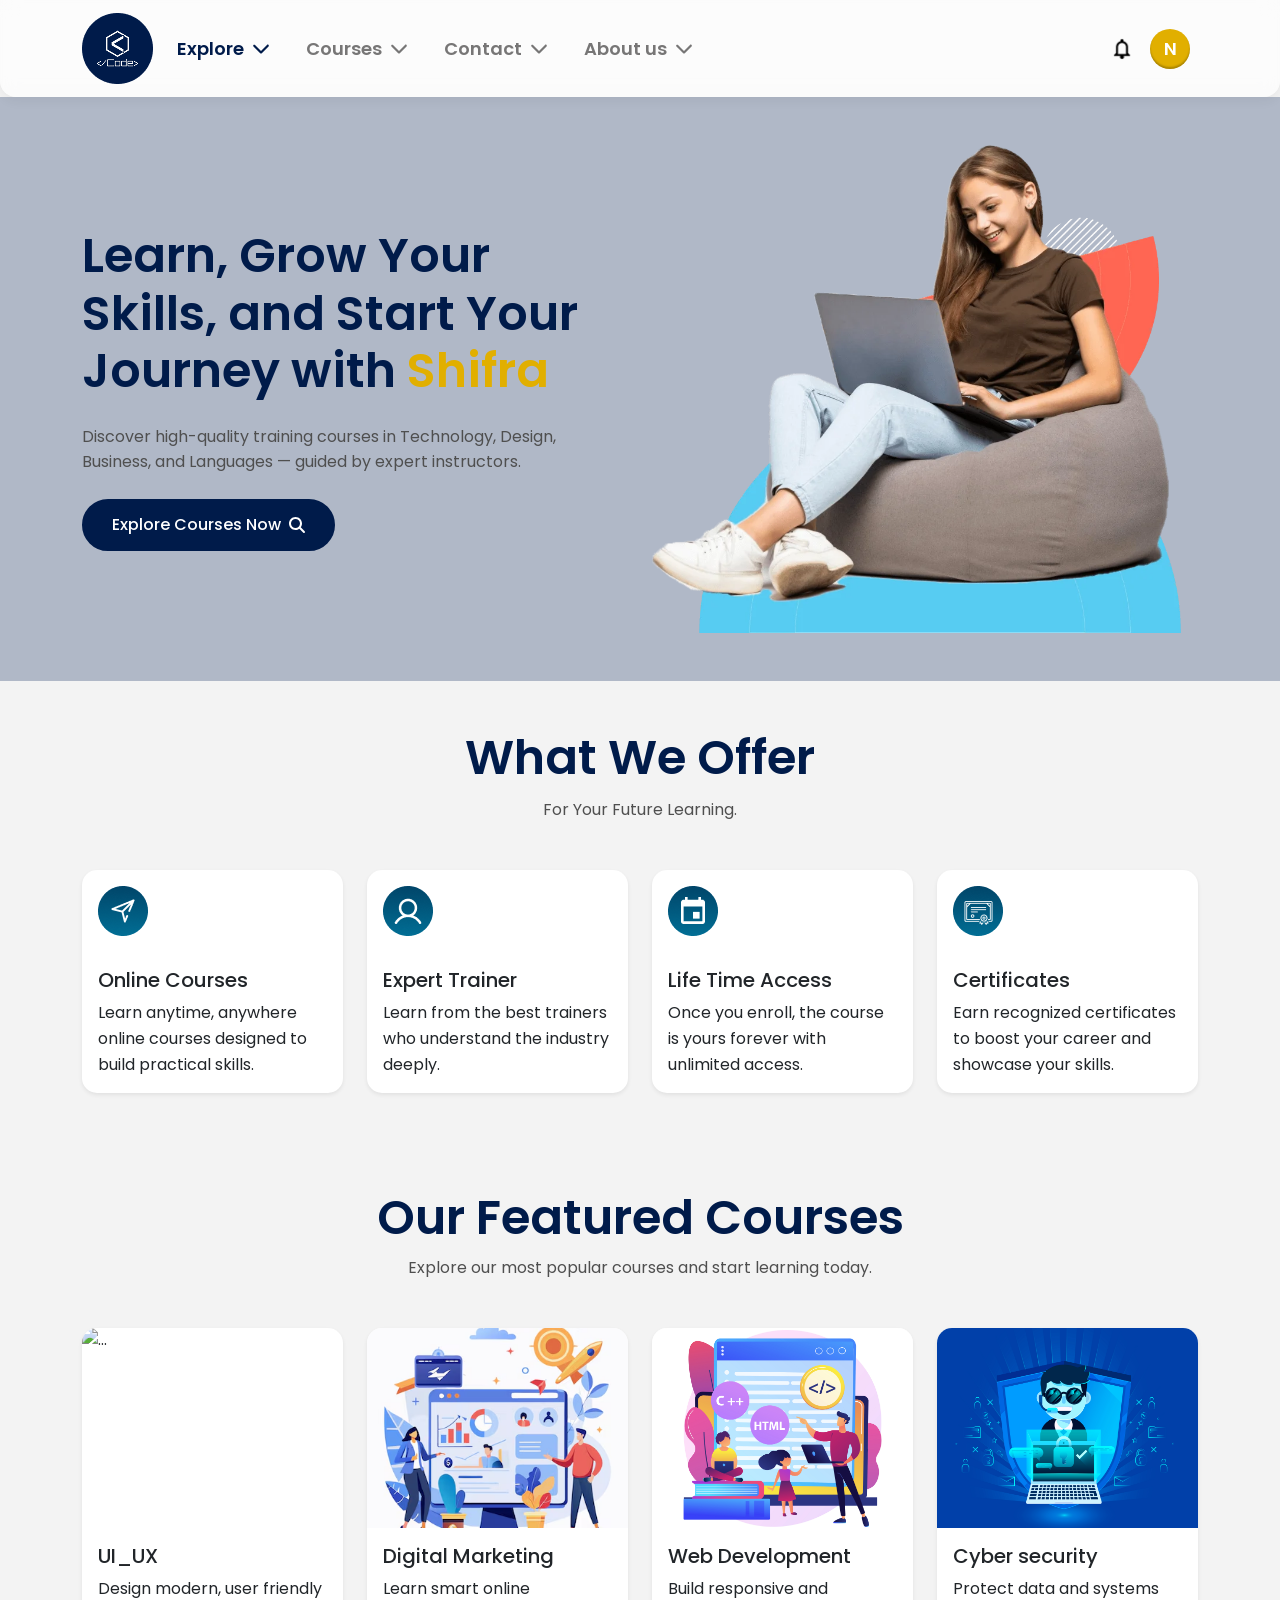
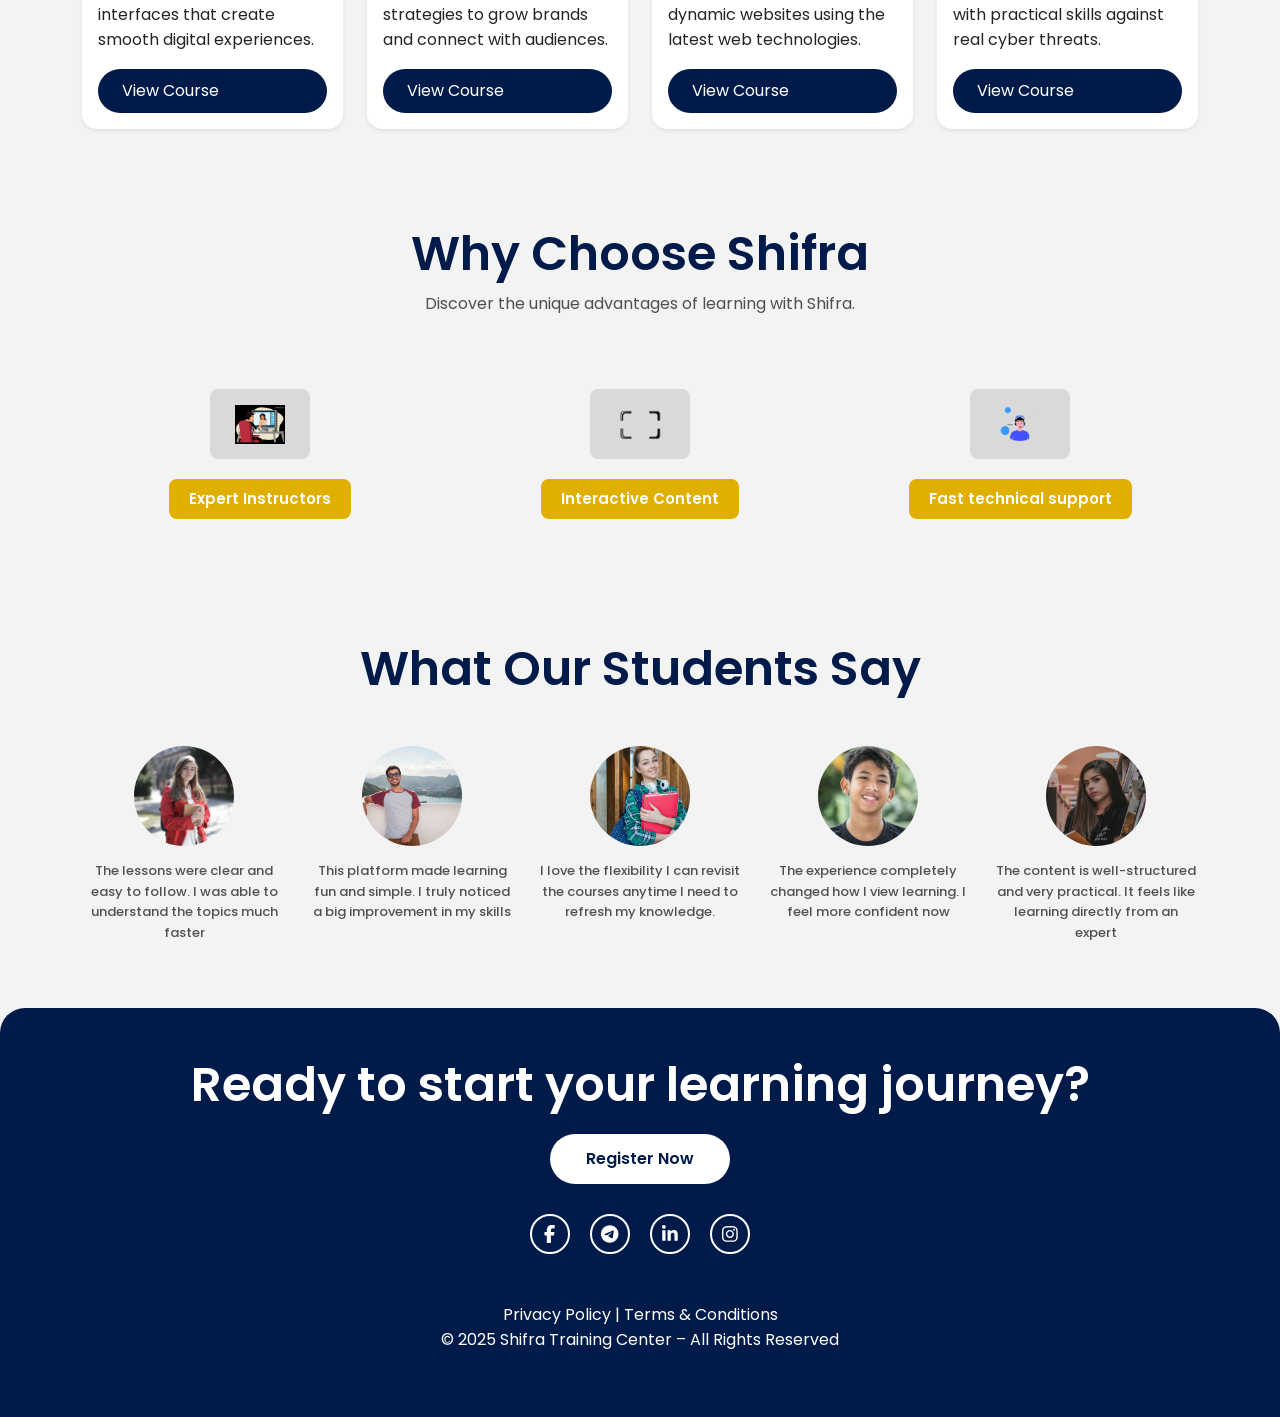
==== index.html @ 452f10d0 "Add files via upload initial upload" ====
<!DOCTYPE html>
<html lang="en">

<head>
    <meta charset="UTF-8">
    <meta name="viewport" content="width=device-width, initial-scale=1.0">
    <title>CODE SHIFRA || EXPLORE PAGE</title>

    <link href="https://fonts.googleapis.com/css2?family=Poppins:wght@100;200;300;400;500;600;700;800;900&display=swap"
        rel="stylesheet">

    <link rel="stylesheet" href="css/bootstrap.min.css">
    <link rel="stylesheet" href="css/all.min.css">
    <link rel="stylesheet" href="css/style.css">
</head>

<body>

    <header>
    <nav class="navbar navbar-expand-lg sticky-top">
        <div class="container">
            <a class="navbar-brand" href="#">
                <img src="img/logo.png" alt="Logo">
            </a>

            <div class="d-flex align-items-center gap-3 ms-auto me-2 order-lg-last">
                <div class="notification-box">
                    <img src="img/bell.png" alt="Notifications" class="bell-img">
                </div>

                <div class="dropdown dropdown-login">
                    <a class="avtar dropdown-toggle" role="button" id="profileDropdown" data-bs-toggle="dropdown"
                        aria-expanded="false">
                        N
                    </a>
                    <ul class="dropdown-menu dropdown-menu-end shadow border-0" aria-labelledby="profileDropdown">
                        <li><a class="dropdown-item" href="#"><i class="fa-regular fa-user me-2"></i> Profile</a></li>
                        <li><a class="dropdown-item" href="#"><i class="fa-solid fa-gear me-2"></i> Settings</a></li>
                        <li>
                            <hr class="dropdown-divider">
                        </li>
                        <li><a class="dropdown-item text-danger" href="#"><i
                                    class="fa-solid fa-arrow-right-from-bracket me-2"></i> Logout</a></li>
                    </ul>
                </div>

                <button class="navbar-toggler border-0 shadow-none" type="button" data-bs-toggle="collapse"
                    data-bs-target="#mainNavbarContent">
                    <span class="navbar-toggler-icon"></span>
                </button>
            </div>

            <div class="collapse navbar-collapse" id="mainNavbarContent">
                <ul class="navbar-nav me-auto mb-2 mb-lg-0 align-items-lg-center">
                    <li class="nav-item dropdown">
                        <a class="nav-link dropdown-toggle active" href="index.html" data-bs-toggle="dropdown">
                            Explore <i class="fa-solid fa-chevron-down ms-1"></i>
                        </a>
                        <ul class="dropdown-menu shadow-sm border-0">
                            <li><a class="dropdown-item" href="#">Categories</a></li>
                            <li><a class="dropdown-item" href="#">Trending</a></li>
                        </ul>
                    </li>

                    <li class="nav-item dropdown">
                        <a class="nav-link dropdown-toggle" href="courses.html" data-bs-toggle="dropdown">
                            Courses <i class="fa-solid fa-chevron-down ms-1"></i>
                        </a>
                        <ul class="dropdown-menu shadow-sm border-0">
                            <li><a class="dropdown-item" href="#">Web Development</a></li>
                            <li><a class="dropdown-item" href="#">Graphic Design</a></li>
                        </ul>
                    </li>

                    <li class="nav-item dropdown">
                        <a class="nav-link dropdown-toggle" href="contact.html" data-bs-toggle="dropdown">
                            Contact <i class="fa-solid fa-chevron-down ms-1"></i>
                        </a>
                        <ul class="dropdown-menu shadow-sm border-0">
                            <li><a class="dropdown-item" href="#">Support Center</a></li>
                            <li><a class="dropdown-item" href="#">Sales</a></li>
                        </ul>
                    </li>

                    <li class="nav-item dropdown">
                        <a class="nav-link dropdown-toggle" href="about-course.html" data-bs-toggle="dropdown">
                            About us <i class="fa-solid fa-chevron-down ms-1"></i>
                        </a>
                        <ul class="dropdown-menu shadow-sm border-0">
                            <li><a class="dropdown-item" href="#">Our Story</a></li>
                            <li><a class="dropdown-item" href="#">Team</a></li>
                        </ul>
                    </li>
                </ul>
            </div>
        </div>
    </nav>
    </header>
    <section class="hero py-5">
        <div class="container">
            <div class="row align-items-center">
                <div class="col-lg-6 text-center text-lg-start">
                    <div class="hero-info">
                        <h1 class="mb-4">Learn, Grow Your Skills, and Start Your Journey with <span>Shifra</span></h1>
                        <p class="mb-4">Discover high-quality training courses in Technology, Design, Business, and
                            Languages — guided by expert instructors.</p>
                        <a href="#" class="btn btn-hero d-inline-flex align-items-center gap-2">
                            Explore Courses Now <i class="fa-solid fa-magnifying-glass"></i>
                        </a>
                    </div>
                </div>
                <div class="col-lg-6 mt-5 mt-lg-0">
                    <div class="hero-img text-center">
                        <img src="img/hero-img.png" alt="Hero Image" class="img-fluid">
                    </div>
                </div>
            </div>
        </div>
    </section>
    <section class="what-we-offer py-5">
        <div class="container">
            <div class="offer-info text-center mb-5">
                <h2>What We Offer</h2>
                <p>For Your Future Learning.</p>
            </div>
            <div class="row g-4 justify-content-center">
                <div class="col-12 col-md-6 col-lg-3">
                    <div class="card h-100 text-center text-md-start border-0 shadow-sm">
                        <div class="offer-img p-3"><img src="img/offer-courses.png" alt="Online Courses"></div>
                        <div class="card-body">
                            <h5 class="card-title">Online Courses</h5>
                            <p class="card-text">Learn anytime, anywhere online courses designed to build practical
                                skills.</p>
                        </div>
                    </div>
                </div>
                <div class="col-12 col-md-6 col-lg-3">
                    <div class="card h-100 text-center text-md-start border-0 shadow-sm">
                        <div class="offer-img p-3"><img src="img/trainer.png" alt="Expert Trainer"></div>
                        <div class="card-body">
                            <h5 class="card-title">Expert Trainer</h5>
                            <p class="card-text">Learn from the best trainers who understand the industry deeply.</p>
                        </div>
                    </div>
                </div>
                <div class="col-12 col-md-6 col-lg-3">
                    <div class="card h-100 text-center text-md-start border-0 shadow-sm">
                        <div class="offer-img p-3"><img src="img/offer-time.png" alt="Life Time Access"></div>
                        <div class="card-body">
                            <h5 class="card-title">Life Time Access</h5>
                            <p class="card-text">Once you enroll, the course is yours forever with unlimited access.</p>
                        </div>
                    </div>
                </div>
                <div class="col-12 col-md-6 col-lg-3">
                    <div class="card h-100 text-center text-md-start border-0 shadow-sm">
                        <div class="offer-img p-3"><img src="img/offer-Certificates.png" alt="Certificates"></div>
                        <div class="card-body">
                            <h5 class="card-title">Certificates</h5>
                            <p class="card-text">Earn recognized certificates to boost your career and showcase your
                                skills.</p>
                        </div>
                    </div>
                </div>
            </div>
        </div>
    </section>
    <section class="Our-Featured-Courses py-5">
        <div class="container">
            <div class="Courses-info text-center">
                <h2 class="mb-2">Our Featured Courses</h2>
                <p class="mb-5">Explore our most popular courses and start learning today.</p>
            </div>
            <div class="row g-4 justify-content-center">
                <div class="col-12 col-md-6 col-lg-3">
                    <div class="card h-100 border-0 shadow-sm">
                        <img src="img/featured1.jpg" class="card-img-top" alt="...">
                        <div class="card-body d-flex flex-column">
                            <h5 class="card-title">UI_UX</h5>
                            <p class="card-text">Design modern, user friendly interfaces that create smooth digital
                                experiences.</p>
                            <a href="#" class="btn-course mt-auto">View Course</a>
                        </div>
                    </div>
                </div>
                <div class="col-12 col-md-6 col-lg-3">
                    <div class="card h-100 border-0 shadow-sm">
                        <img src="img/featured2.jpg" class="card-img-top" alt="...">
                        <div class="card-body d-flex flex-column">
                            <h5 class="card-title">Digital Marketing</h5>
                            <p class="card-text">Learn smart online strategies to grow brands and connect with
                                audiences.</p>
                            <a href="#" class="btn-course mt-auto">View Course</a>
                        </div>
                    </div>
                </div>
                <div class="col-12 col-md-6 col-lg-3">
                    <div class="card h-100 border-0 shadow-sm">
                        <img src="img/featured3.jpg" class="card-img-top" alt="...">
                        <div class="card-body d-flex flex-column">
                            <h5 class="card-title">Web Development</h5>
                            <p class="card-text">Build responsive and dynamic websites using the latest web
                                technologies.</p>
                            <a href="#" class="btn-course mt-auto">View Course</a>
                        </div>
                    </div>
                </div>
                <div class="col-12 col-md-6 col-lg-3">
                    <div class="card h-100 border-0 shadow-sm">
                        <img src="img/featured4.jpg" class="card-img-top" alt="...">
                        <div class="card-body d-flex flex-column">
                            <h5 class="card-title">Cyber security</h5>
                            <p class="card-text">Protect data and systems with practical skills against real cyber
                                threats.</p>
                            <a href="#" class="btn-course mt-auto">View Course</a>
                        </div>
                    </div>
                </div>
            </div>
        </div>
    </section>
    <section class="Why-Choose-Shifra py-5">
        <div class="container">
            <div class="choose-info text-center">
                <h2 class="mb-2">Why Choose Shifra</h2>
                <p class="mb-5">Discover the unique advantages of learning with Shifra.</p>
            </div>
            <div class="row g-4 justify-content-center">
                <div class="col-12 col-md-6 col-lg-4 d-flex justify-content-center">
                    <div class="card border-0 align-items-center">
                        <div class="card-img"><img src="img/choose1.gif" alt="..."></div>
                        <div class="card-body p-0">
                            <p class="card-text">Expert Instructors</p>
                        </div>
                    </div>
                </div>
                <div class="col-12 col-md-6 col-lg-4 d-flex justify-content-center">
                    <div class="card border-0 align-items-center">
                        <div class="card-img"><img src="img/choose2.gif" alt="..."></div>
                        <div class="card-body p-0">
                            <p class="card-text">Interactive Content</p>
                        </div>
                    </div>
                </div>
                <div class="col-12 col-md-6 col-lg-4 d-flex justify-content-center">
                    <div class="card border-0 align-items-center">
                        <div class="card-img"><img src="img/choose3.gif" alt="..."></div>
                        <div class="card-body p-0">
                            <p class="card-text">Fast technical support</p>
                        </div>
                    </div>
                </div>
            </div>
        </div>
    </section>
    <section class="What-Our-Students-Say py-5">
        <div class="container">
            <div class="students-info text-center">
                <h2 class="mb-5">What Our Students Say</h2>
            </div>
            <div class="row row-cols-2 row-cols-md-3 row-cols-lg-5 g-4 justify-content-center">
                <div class="col">
                    <div class="student-card text-center">
                        <div class="student-img-wrapper"><img src="img/student1.jpg" alt="Student 1"></div>
                        <div class="card-body">
                            <p class="student-text">The lessons were clear and easy to follow. I was able to understand the topics much faster</p>
                        </div>
                    </div>
                </div>
                <div class="col">
                    <div class="student-card text-center">
                        <div class="student-img-wrapper"><img src="img/student2.jpg" alt="Student 2"></div>
                        <div class="card-body">
                            <p class="student-text">This platform made learning fun and simple. I truly noticed a big improvement in my skills</p>
                        </div>
                    </div>
                </div>
                <div class="col">
                    <div class="student-card text-center">
                        <div class="student-img-wrapper"><img src="img/student3.jpg" alt="Student 3"></div>
                        <div class="card-body">
                            <p class="student-text">I love the flexibility  I can revisit the courses anytime I need to refresh my knowledge.</p>
                        </div>
                    </div>
                </div>
                <div class="col">
                    <div class="student-card text-center">
                        <div class="student-img-wrapper"><img src="img/student4.jpg" alt="Student 4"></div>
                        <div class="card-body">
                            <p class="student-text">The experience completely changed how I view learning. I feel more confident now</p>
                        </div>
                    </div>
                </div>
                <div class="col">
                    <div class="student-card text-center">
                        <div class="student-img-wrapper"><img src="img/student5.jpg" alt="Student 5"></div>
                        <div class="card-body">
                            <p class="student-text">The content is well-structured and very practical. It feels like learning directly from an expert</p>
                        </div>
                    </div>
                </div>
            </div>
        </div>
    </section>
    <footer class="py-5">
        <div class="container">
            <h2 class="text-center">Ready to start your learning journey?</h2>
            <a href="#" class="btn btn-foot">Register Now</a>
            <div class="icon-media">
                <a href="#"><i class="fa-brands fa-facebook-f"></i></a>
                <a href="#"><i class="fa-brands fa-telegram"></i></a>
                <a href="#"><i class="fa-brands fa-linkedin-in"></i></a>
                <a href="#"><i class="fa-brands fa-instagram"></i></a>
            </div>
            <p class="text-center mt-5">
                Privacy Policy | Terms & Conditions
                <br>
                © 2025 Shifra Training Center – All Rights Reserved
            </p>
        </div>
    </footer>
    <script src="js/bootstrap.bundle.min.js"></script>
    <script src="js/all.min.js"></script>
    <script src="js/main.js"></script>

</body>

</html>
---- css/style.css ----
/* ==========================================================================
   1. General Styles & Variables
   ========================================================================== */
body {
    background: #f3f3f3; /* الخلفية العامة الموحدة */
    font-family: 'Poppins', sans-serif;
    color: #4F4F4F;
    margin: 0;
    padding: 0;
    overflow-x: hidden;
}

/* توحيد ستايل العناوين h2 لكل السكاشن */
h2 {
    color: #001B4A;
    font-size: 32px; /* للموبايل */
    font-weight: 600;
    text-align: center;
    margin-bottom: 10px;
}

@media (min-width: 992px) {
    h2 { font-size: 48px; } /* للديسكتوب */
}

p { line-height: 1.6; }
a { text-decoration: none; transition: 0.3s ease; }

/* ==========================================================================
   2. Header & Navigation (Sticky & Blur Effect)
   ========================================================================== */
header {
    position: sticky;
    top: 0;
    width: 100%;
    background: rgba(255, 255, 255, 0.7); /* خلفية بيضاء شفافة */
    backdrop-filter: blur(10px);
    -webkit-backdrop-filter: blur(10px);
    z-index: 1030;
    border-bottom-right-radius: 16px;
    border-bottom-left-radius: 16px;
    box-shadow: 0 4px 12px rgba(0, 0, 0, 0.05);
}

.navbar .navbar-brand img {
    width: 71px;
    height: 71px;
}

.navbar .nav-link {
    color: #777676;
    font-size: 18px;
    font-weight: 600;
    margin-right: 20px;
}

.navbar .nav-link:hover, 
.navbar .nav-link.active {
    color: #001B4A;
}

/* تصميم القائمة المنسدلة في الموبايل */
@media (max-width: 991.98px) {
    .navbar-collapse {
        position: absolute;
        top: 100%; left: 0; right: 0;
        background: #fff;
        padding: 20px;
        margin: 10px 15px;
        border-radius: 15px;
        box-shadow: 0 10px 30px rgba(0, 0, 0, 0.1);
        border: 1px solid #eee;
    }
    .navbar .nav-link {
        padding: 12px 0;
        border-bottom: 1px solid #f5f5f5;
        margin-right: 0;
    }
}

/* أيقونة التنبيهات والبروفايل */
.notification-box { cursor: pointer; }
.bell-img { width: 24px; height: 24px; }

.dropdown-login {
    width: 40px; height: 40px;
    border-radius: 50%;
    background: #E1AF00;
    display: flex; align-items: center; justify-content: center;
    box-shadow: inset 0px -2px 2px rgba(0, 0, 0, 0.25);
}

.dropdown-login a { color: #fff; font-size: 18px; font-weight: 600; }
.dropdown-toggle::after { display: none; }

/* ==========================================================================
   3. Hero Section
   ========================================================================== */
.hero {
    padding: 60px 0 0;
    background: #b0b8c7; /* تعتمد على خلفية body */
}

.hero h1 {
    color: #001B4A;
    font-size: 32px;
    font-weight: 600;
    line-height: 1.2;
}

.hero h1 span { color: #E1AF00; }

.btn-hero {
    background: #001B4A;
    border-radius: 40px;
    color: #fff;
    padding: 12px 28px;
    border: 2px solid #001B4A;
    font-weight: 500;
}

.btn-hero:hover { background: transparent; color: #001B4A; }

@media (min-width: 992px) {
    .hero { padding: 80px 0 0; }
    .hero h1 { font-size: 48px; }
    .hero .row { align-items: flex-end; } /* جعل الصورة تلمس الأسفل */
}

/* ==========================================================================
   4. Cards Global Style (What We Offer & Featured)
   ========================================================================== */
.card {
    border: none;
    border-radius: 15px;
    background: #fff;
    transition: all 0.3s ease;
    overflow: hidden;
}

.card:hover { transform: translateY(-10px); box-shadow: 0 10px 25px rgba(0,0,0,0.05); }

/* What We Offer */
.what-we-offer .offer-img img { height: 50px; object-fit: contain; }

/* Our Featured Courses */
.Our-Featured-Courses .card img { height: 200px; object-fit: cover; }
.btn-course {
    display: inline-block;
    background: #001B4A;
    color: #fff;
    padding: 10px 24px;
    border-radius: 40px;
    margin-top: 15px;
}
.btn-course:hover { background: #E1AF00; color: #fff; }

/* ==========================================================================
   تنسيق سكشن Why Choose Shifra المطور
   ========================================================================== */
.Why-Choose-Shifra {
    padding: 60px 0;
   
}

.Why-Choose-Shifra .card {
    background: none;
        padding: 25px;
    border-radius: 16px;
    display: flex;
    flex-direction: column;
    align-items: center;
    text-align: center;
    height: 100%; /* لتوحيد ارتفاع الكروت */
}

.Why-Choose-Shifra .card-img {
    background: #D9D9D9; /* خلفية الأيقونة */
    width: 100px;
    height: 70px;
    border-radius: 8px;
    display: flex;
    align-items: center;
    justify-content: center;
    margin-bottom: 20px;
}

.Why-Choose-Shifra .card-img img {
    width: 50px;
    height: auto;
    object-fit: contain;
}

.Why-Choose-Shifra .card-text {
    background: #E1AF00; /* اللون الذهبي الخاص بك */
    color: #fff;
    padding: 8px 20px;
    border-radius: 8px;
    font-size: 15px;
    font-weight: 600;
    margin-top: auto; /* يدفع النص للأسفل دائماً */
    width: fit-content;
    min-width: 160px;
}

/* تحسين المسافات في الموبايل */
@media (max-width: 768px) {
    .Why-Choose-Shifra .card {
        margin-bottom: 20px;
    }
}
/* ==========================================================================
   6. Testimonials (Students Say)
   ========================================================================== */
.What-Our-Students-Say .student-card { background: none; border: none; }

.student-img-wrapper {
    width: 100px; height: 100px;
    margin: 0 auto 15px;
    border-radius: 50%;
    overflow: hidden;
}

.student-img-wrapper img { width: 100%; height: 100%; object-fit: cover; }

.student-text { font-size: 13px; color: #515151; font-weight: 500; }

/* ==========================================================================
   7. Footer
   ========================================================================== */
footer {
    background: #001B4A;
    color: #fff;
    padding: 60px 0 30px;
    border-radius: 25px 25px 0 0;
    text-align: center;
}

footer h2 { color: #fff; margin-bottom: 20px; }

.btn-foot {
    display: inline-flex;
    background: #fff; color: #001B4A;
    padding: 12px 35px;
    border-radius: 40px;
    font-weight: 600;
    margin-bottom: 30px;
}

.btn-foot:hover { background: #E1AF00; color: #fff; }

.icon-media a {
    display: inline-flex; align-items: center; justify-content: center;
    width: 40px; height: 40px;
    border: 2px solid #fff; border-radius: 50%;
    color: #fff; margin: 0 8px;
    font-size: 18px;
}

.icon-media a:hover { background: #fff; color: #001B4A; }
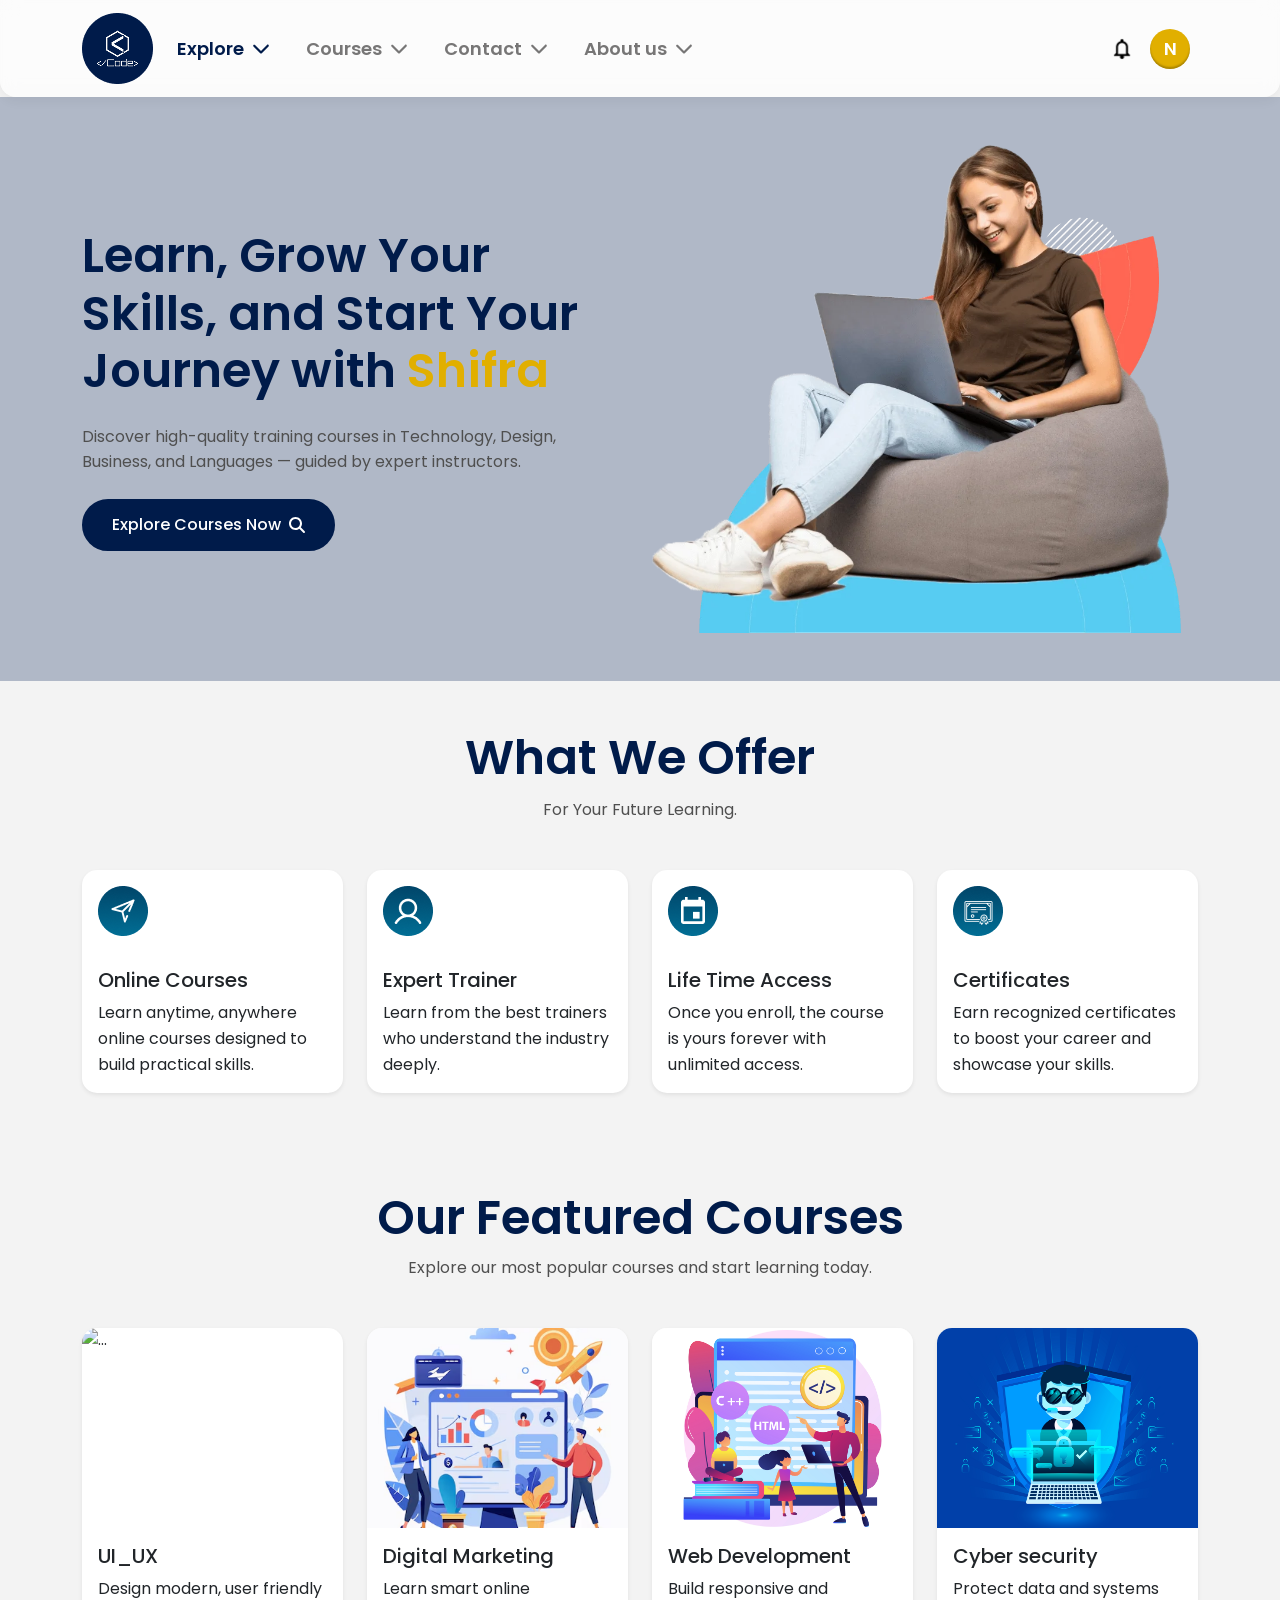
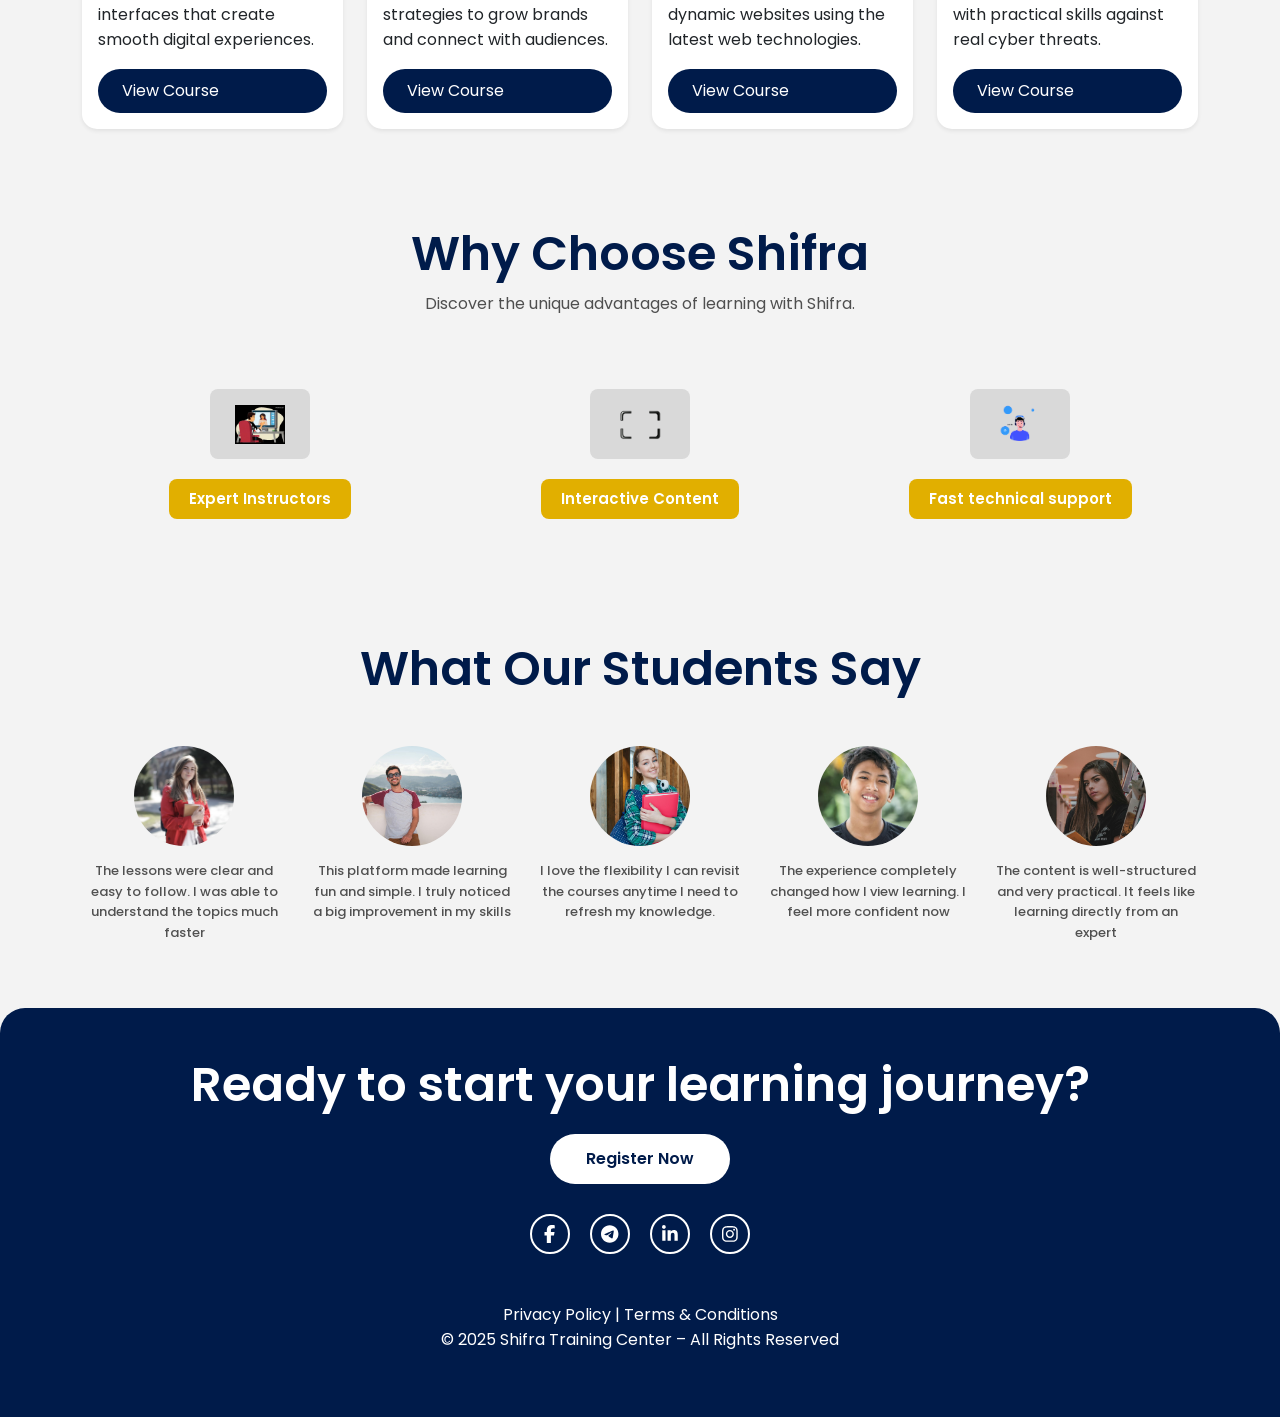
==== commit c108a6c6: "Fix HTML formatting and structure" ====
--- a/index.html
+++ b/index.html
@@ -16,7 +16,7 @@
 
 <body>
 
-    <header>
+       <header>
     <nav class="navbar navbar-expand-lg sticky-top">
         <div class="container">
             <a class="navbar-brand" href="#">
@@ -53,7 +53,7 @@
             <div class="collapse navbar-collapse" id="mainNavbarContent">
                 <ul class="navbar-nav me-auto mb-2 mb-lg-0 align-items-lg-center">
                     <li class="nav-item dropdown">
-                        <a class="nav-link dropdown-toggle active" href="index.html" data-bs-toggle="dropdown">
+                        <a class="nav-link dropdown-toggle active" href="index.html" >
                             Explore <i class="fa-solid fa-chevron-down ms-1"></i>
                         </a>
                         <ul class="dropdown-menu shadow-sm border-0">
@@ -63,7 +63,7 @@
                     </li>
 
                     <li class="nav-item dropdown">
-                        <a class="nav-link dropdown-toggle" href="courses.html" data-bs-toggle="dropdown">
+                        <a class="nav-link dropdown-toggle" href="courses.html">
                             Courses <i class="fa-solid fa-chevron-down ms-1"></i>
                         </a>
                         <ul class="dropdown-menu shadow-sm border-0">
@@ -73,7 +73,7 @@
                     </li>
 
                     <li class="nav-item dropdown">
-                        <a class="nav-link dropdown-toggle" href="contact.html" data-bs-toggle="dropdown">
+                        <a class="nav-link dropdown-toggle" href="contact.html" >
                             Contact <i class="fa-solid fa-chevron-down ms-1"></i>
                         </a>
                         <ul class="dropdown-menu shadow-sm border-0">
@@ -83,7 +83,7 @@
                     </li>
 
                     <li class="nav-item dropdown">
-                        <a class="nav-link dropdown-toggle" href="about-course.html" data-bs-toggle="dropdown">
+                        <a class="nav-link dropdown-toggle" href="about-course.html" >
                             About us <i class="fa-solid fa-chevron-down ms-1"></i>
                         </a>
                         <ul class="dropdown-menu shadow-sm border-0">
@@ -325,4 +325,4 @@
 
 </body>
 
-</html>+</html>
